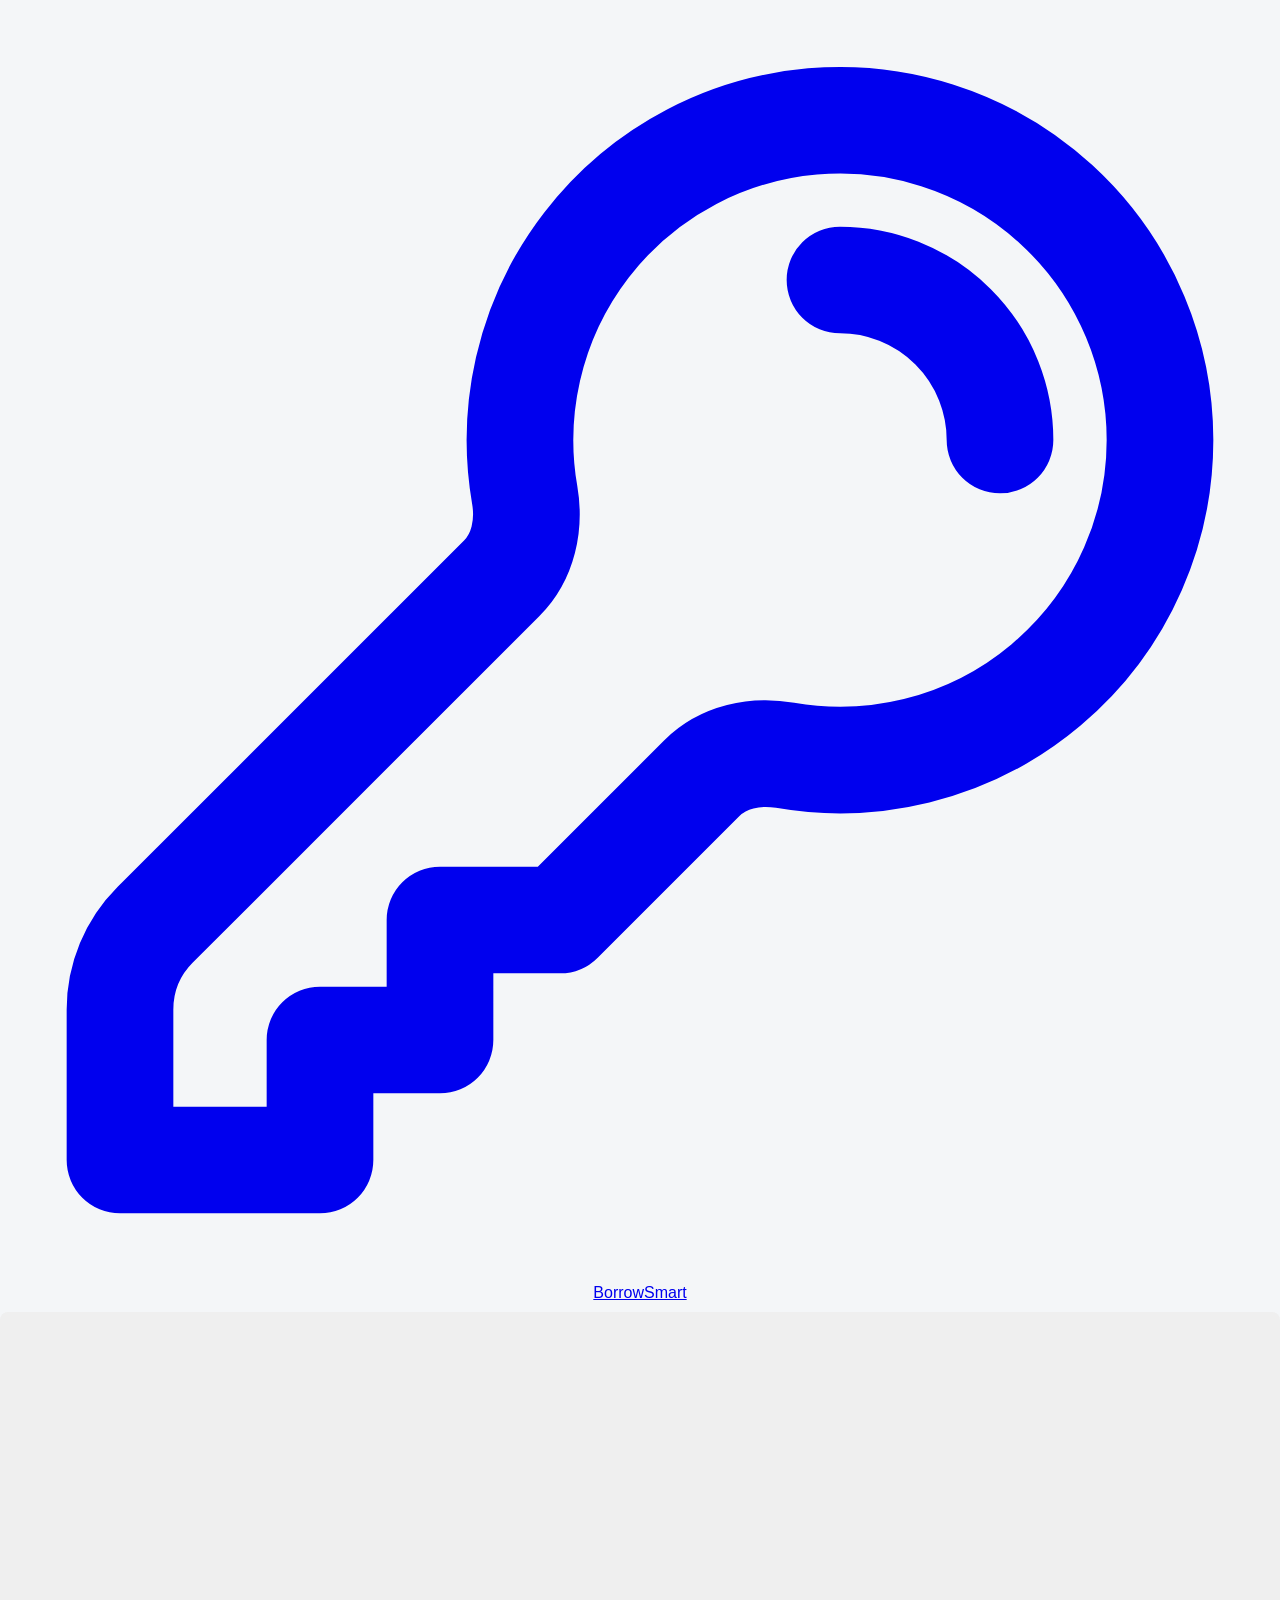
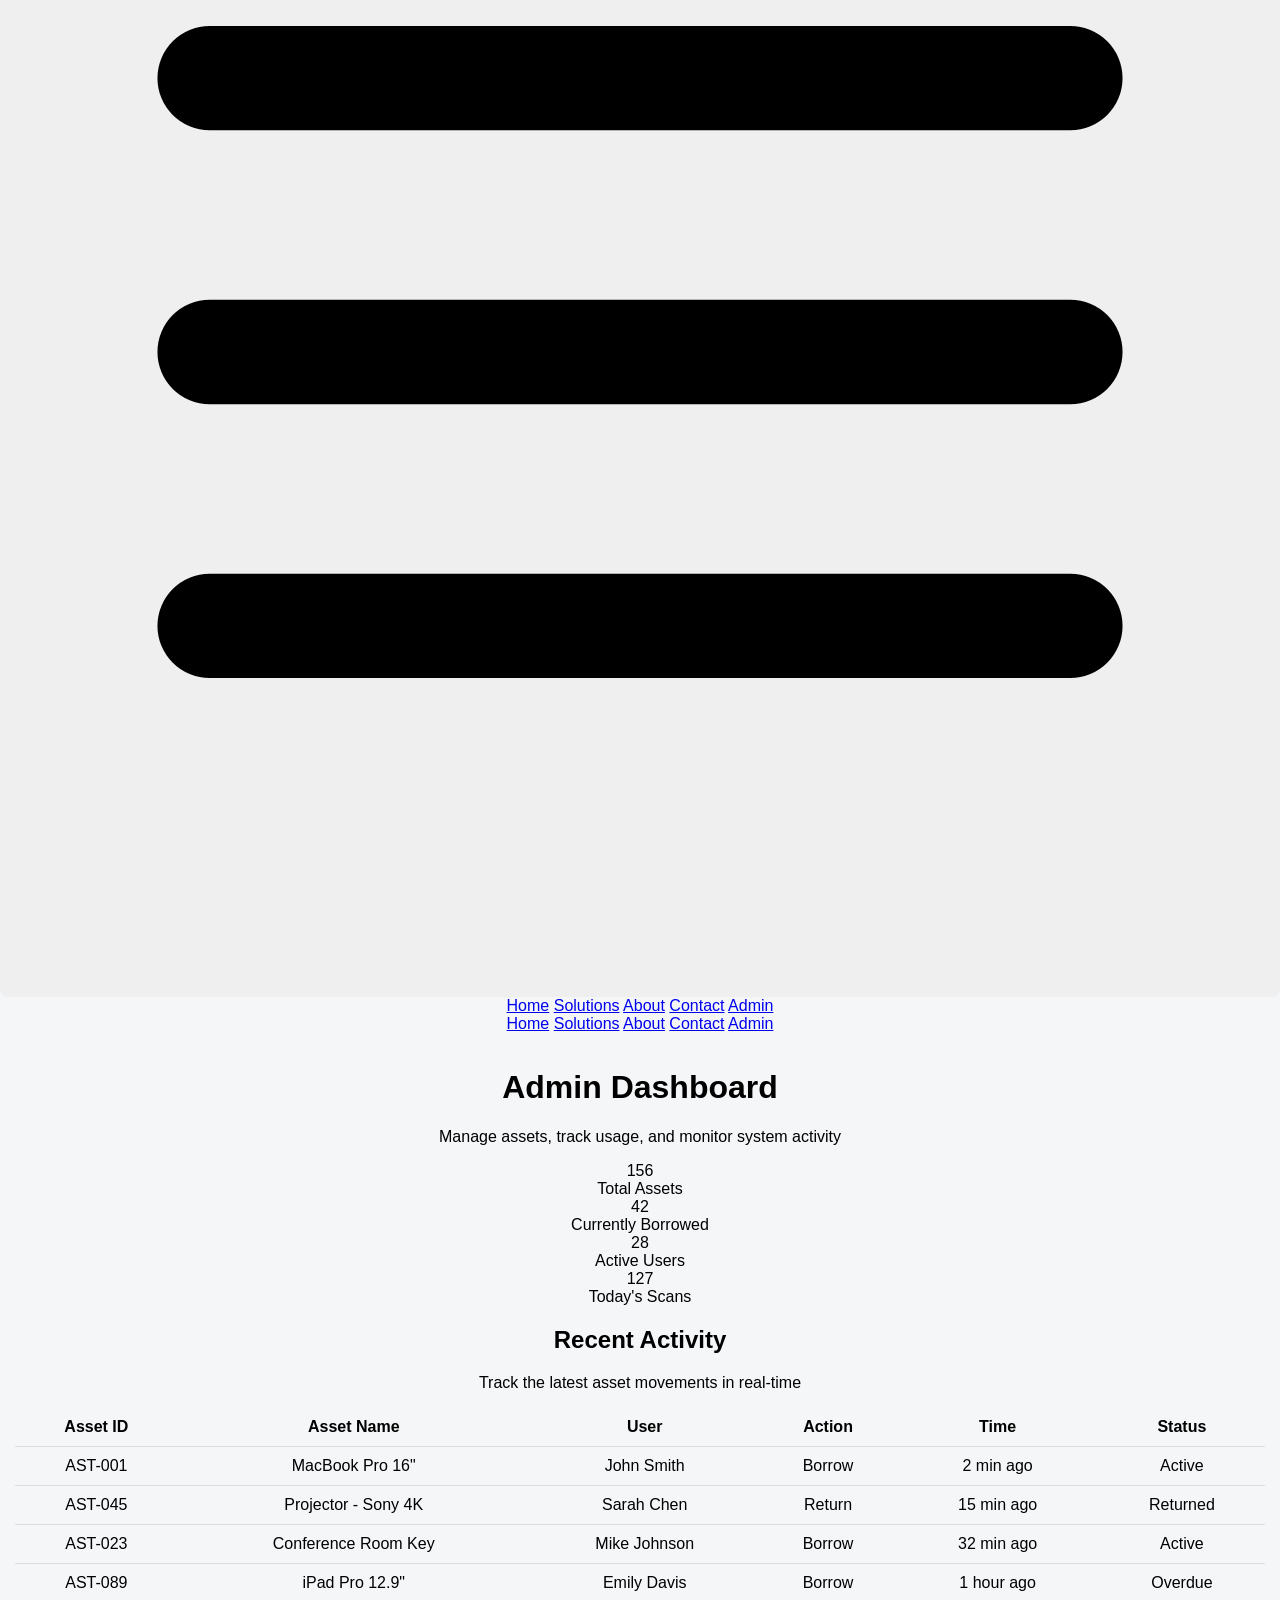
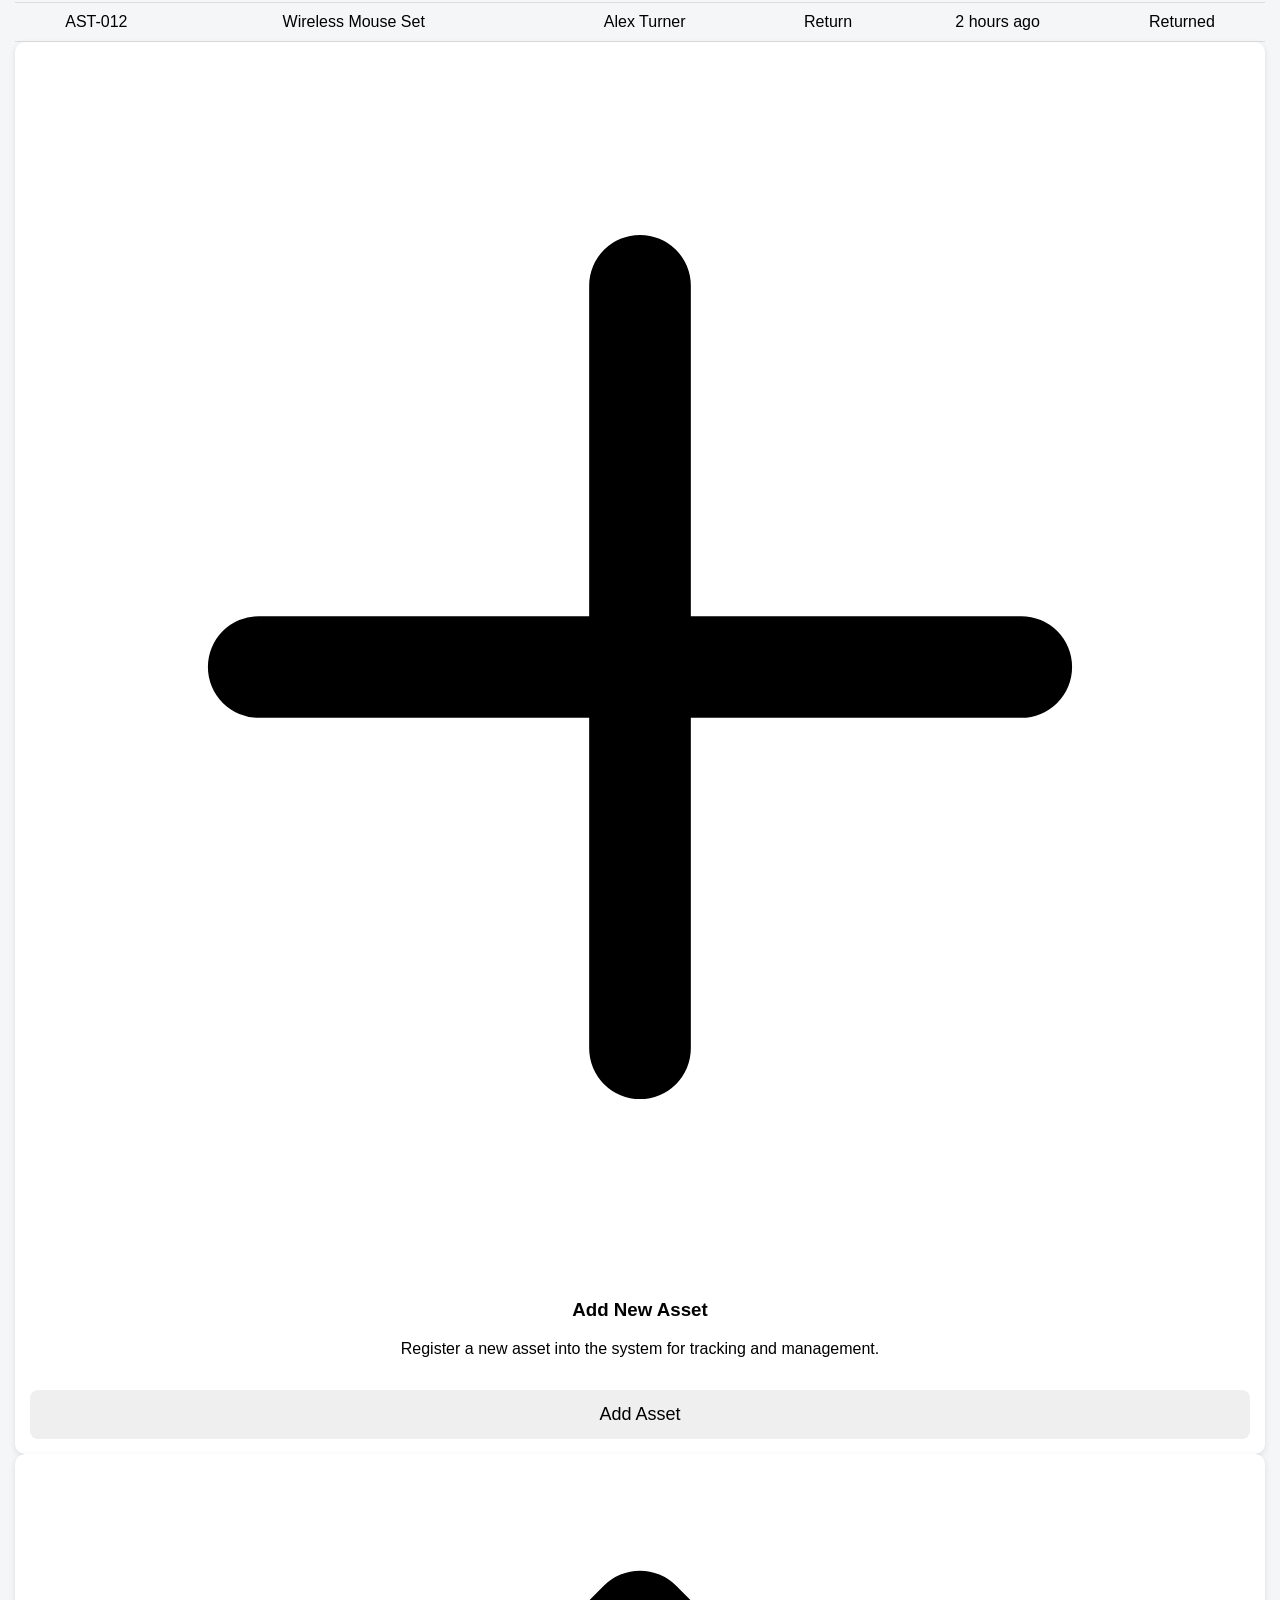
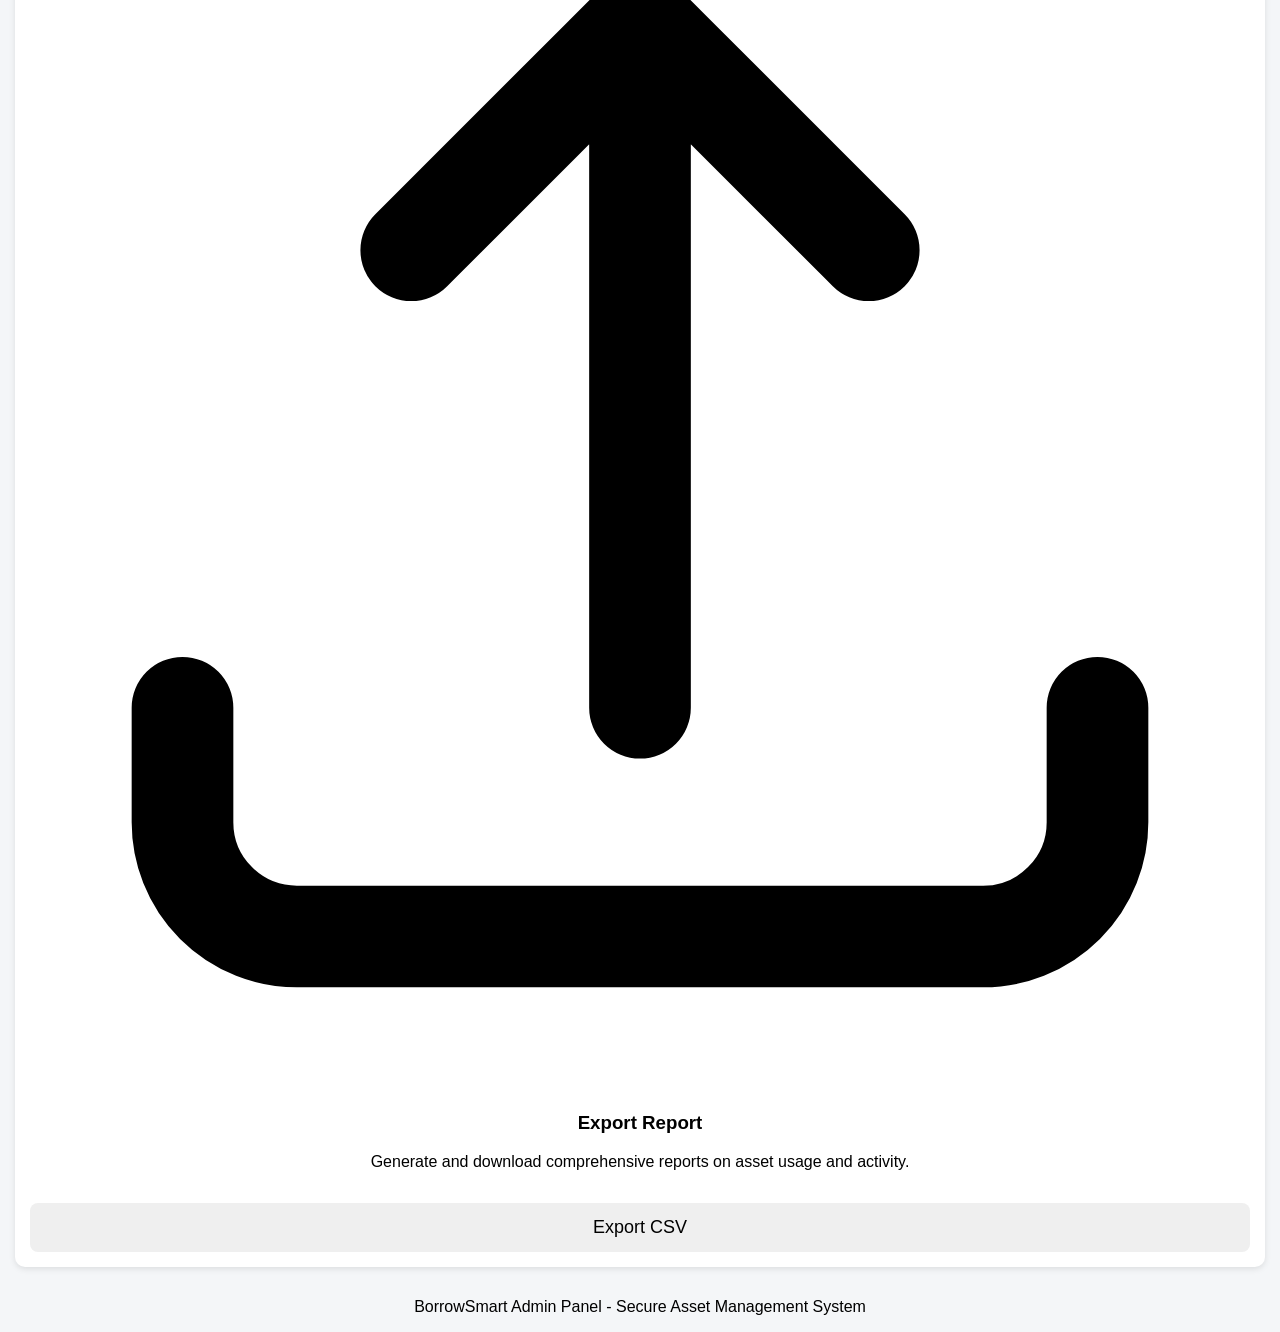
==== admin1.html @ fa396c7a "Create admin1.html" ====
<!DOCTYPE html>
<html>
<head>
<meta name="viewport" content="width=device-width, initial-scale=1">
<title>Admin Dashboard - BorrowSmart</title>
<link rel="preconnect" href="https://fonts.googleapis.com">
<link rel="preconnect" href="https://fonts.gstatic.com" crossorigin>
<link href="https://fonts.googleapis.com/css2?family=Space+Grotesk:wght@300;400;500;600;700&family=Inter:wght@300;400;500;600&display=swap" rel="stylesheet">
<link rel="stylesheet" href="style.css">
</head>
<body>
<div class="bg-layer">
  <div class="bg-gradient"></div>
  <div class="bg-grid"></div>
  <div class="bg-orb bg-orb-1"></div>
  <div class="bg-orb bg-orb-2"></div>
</div>

<header class="header">
  <a href="index.html" class="logo">
    <div class="logo-icon">
      <svg xmlns="http://www.w3.org/2000/svg" fill="none" viewBox="0 0 24 24" stroke-width="2" stroke="currentColor">
        <path stroke-linecap="round" stroke-linejoin="round" d="M15.75 5.25a3 3 0 013 3m3 0a6 6 0 01-7.029 5.912c-.563-.097-1.159.026-1.563.43L10.5 17.25H8.25v2.25H6v2.25H2.25v-2.818c0-.597.237-1.17.659-1.591l6.499-6.499c.404-.404.527-1 .43-1.563A6 6 0 1121.75 8.25z" />
      </svg>
    </div>
    BorrowSmart
  </a>
  <button class="mobile-menu-btn" aria-label="Toggle menu">
    <svg xmlns="http://www.w3.org/2000/svg" fill="none" viewBox="0 0 24 24" stroke-width="2" stroke="currentColor">
      <path stroke-linecap="round" stroke-linejoin="round" d="M3.75 6.75h16.5M3.75 12h16.5m-16.5 5.25h16.5" />
    </svg>
  </button>
  <nav class="nav-links">
    <a href="index.html">Home</a>
    <a href="solutions.html">Solutions</a>
    <a href="about.html">About</a>
    <a href="contact.html">Contact</a>
    <a href="admin.html" class="nav-admin active">Admin</a>
  </nav>
</header>

<div class="mobile-nav">
  <a href="index.html">Home</a>
  <a href="solutions.html">Solutions</a>
  <a href="about.html">About</a>
  <a href="contact.html">Contact</a>
  <a href="admin.html" class="active">Admin</a>
</div>

<div class="container container-wide">
  <div class="page-hero">
    <h1>Admin Dashboard</h1>
    <p>Manage assets, track usage, and monitor system activity</p>
  </div>

  <div class="stats-grid animate-in">
    <div class="stat-card">
      <div class="stat-value" id="totalAssets">156</div>
      <div class="stat-label">Total Assets</div>
    </div>
    <div class="stat-card">
      <div class="stat-value" id="borrowedCount">42</div>
      <div class="stat-label">Currently Borrowed</div>
    </div>
    <div class="stat-card">
      <div class="stat-value" id="activeUsers">28</div>
      <div class="stat-label">Active Users</div>
    </div>
    <div class="stat-card">
      <div class="stat-value" id="todayScans">127</div>
      <div class="stat-label">Today's Scans</div>
    </div>
  </div>

  <div class="section">
    <h2 class="section-title">Recent Activity</h2>
    <p class="section-subtitle">Track the latest asset movements in real-time</p>
    
    <div class="table-container animate-in">
      <table>
        <thead>
          <tr>
            <th>Asset ID</th>
            <th>Asset Name</th>
            <th>User</th>
            <th>Action</th>
            <th>Time</th>
            <th>Status</th>
          </tr>
        </thead>
        <tbody id="activityTable">
          <tr>
            <td>AST-001</td>
            <td>MacBook Pro 16"</td>
            <td>John Smith</td>
            <td>Borrow</td>
            <td>2 min ago</td>
            <td><span class="badge badge-success">Active</span></td>
          </tr>
          <tr>
            <td>AST-045</td>
            <td>Projector - Sony 4K</td>
            <td>Sarah Chen</td>
            <td>Return</td>
            <td>15 min ago</td>
            <td><span class="badge badge-info">Returned</span></td>
          </tr>
          <tr>
            <td>AST-023</td>
            <td>Conference Room Key</td>
            <td>Mike Johnson</td>
            <td>Borrow</td>
            <td>32 min ago</td>
            <td><span class="badge badge-success">Active</span></td>
          </tr>
          <tr>
            <td>AST-089</td>
            <td>iPad Pro 12.9"</td>
            <td>Emily Davis</td>
            <td>Borrow</td>
            <td>1 hour ago</td>
            <td><span class="badge badge-warning">Overdue</span></td>
          </tr>
          <tr>
            <td>AST-012</td>
            <td>Wireless Mouse Set</td>
            <td>Alex Turner</td>
            <td>Return</td>
            <td>2 hours ago</td>
            <td><span class="badge badge-info">Returned</span></td>
          </tr>
        </tbody>
      </table>
    </div>
  </div>

  <div class="section">
    <div class="grid-2">
      <div class="card animate-in animate-in-1">
        <div class="card-header">
          <div class="card-icon green">
            <svg xmlns="http://www.w3.org/2000/svg" fill="none" viewBox="0 0 24 24" stroke-width="2" stroke="currentColor">
              <path stroke-linecap="round" stroke-linejoin="round" d="M12 4.5v15m7.5-7.5h-15" />
            </svg>
          </div>
          <h3>Add New Asset</h3>
        </div>
        <p>Register a new asset into the system for tracking and management.</p>
        <button class="btn-primary" style="margin-top: 16px; width: 100%;" onclick="showAddAssetModal()">
          Add Asset
        </button>
      </div>
      
      <div class="card animate-in animate-in-2">
        <div class="card-header">
          <div class="card-icon purple">
            <svg xmlns="http://www.w3.org/2000/svg" fill="none" viewBox="0 0 24 24" stroke-width="2" stroke="currentColor">
              <path stroke-linecap="round" stroke-linejoin="round" d="M3 16.5v2.25A2.25 2.25 0 005.25 21h13.5A2.25 2.25 0 0021 18.75V16.5m-13.5-9L12 3m0 0l4.5 4.5M12 3v13.5" />
            </svg>
          </div>
          <h3>Export Report</h3>
        </div>
        <p>Generate and download comprehensive reports on asset usage and activity.</p>
        <button class="btn-secondary" style="margin-top: 16px; width: 100%;" onclick="exportReport()">
          Export CSV
        </button>
      </div>
    </div>
  </div>
</div>

<div id="addAssetPopup" class="popup">
  <div class="popupContent" style="max-width: 400px;">
    <h3>Add New Asset</h3>
    <form id="addAssetForm" onsubmit="addAsset(event)">
      <div class="form-group">
        <label for="assetName">Asset Name</label>
        <input type="text" id="assetName" placeholder="e.g., MacBook Pro 16-inch" required>
      </div>
      <div class="form-group">
        <label for="assetCategory">Category</label>
        <select id="assetCategory" required>
          <option value="">Select category</option>
          <option value="electronics">Electronics</option>
          <option value="keys">Keys</option>
          <option value="equipment">Equipment</option>
          <option value="other">Other</option>
        </select>
      </div>
      <div class="form-group">
        <label for="assetLocation">Location</label>
        <input type="text" id="assetLocation" placeholder="e.g., Storage Room A">
      </div>
      <div class="popup-buttons">
        <button type="button" onclick="closeAddAssetPopup()">Cancel</button>
        <button type="submit">Add Asset</button>
      </div>
    </form>
  </div>
</div>

<div class="footer">
  <p>BorrowSmart Admin Panel - Secure Asset Management System</p>
</div>

<script src="main.js"></script>
<script>
function showAddAssetModal() {
  document.getElementById('addAssetPopup').classList.add('active');
}

function closeAddAssetPopup() {
  document.getElementById('addAssetPopup').classList.remove('active');
}

function addAsset(e) {
  e.preventDefault();
  const name = document.getElementById('assetName').value;
  const category = document.getElementById('assetCategory').value;
  
  // Simulate adding asset
  const assetId = 'AST-' + String(Math.floor(Math.random() * 900) + 100);
  
  // Add to table
  const tbody = document.getElementById('activityTable');
  const newRow = document.createElement('tr');
  newRow.innerHTML = `
    <td>${assetId}</td>
    <td>${name}</td>
    <td>Admin</td>
    <td>Created</td>
    <td>Just now</td>
    <td><span class="badge badge-info">New</span></td>
  `;
  tbody.insertBefore(newRow, tbody.firstChild);
  
  // Update stats
  document.getElementById('totalAssets').textContent = parseInt(document.getElementById('totalAssets').textContent) + 1;
  
  closeAddAssetPopup();
  document.getElementById('addAssetForm').reset();
}

function exportReport() {
  alert('Report exported successfully! Check your downloads folder.');
}

// Animate stats on load
function animateValue(element, start, end, duration) {
  let startTimestamp = null;
  const step = (timestamp) => {
    if (!startTimestamp) startTimestamp = timestamp;
    const progress = Math.min((timestamp - startTimestamp) / duration, 1);
    element.textContent = Math.floor(progress * (end - start) + start);
    if (progress < 1) {
      window.requestAnimationFrame(step);
    }
  };
  window.requestAnimationFrame(step);
}

// Run animations when visible
document.addEventListener('DOMContentLoaded', () => {
  const stats = document.querySelectorAll('.stat-value');
  stats.forEach((stat, i) => {
    const value = parseInt(stat.textContent);
    stat.textContent = '0';
    setTimeout(() => {
      animateValue(stat, 0, value, 1000);
    }, i * 100);
  });
});

// Close popup when clicking outside
document.getElementById('addAssetPopup').addEventListener('click', function(e) {
  if (e.target === this) {
    closeAddAssetPopup();
  }
});
</script>
</body>
</html>
---- style.css ----
body{
font-family:Arial;
background:#f4f6f8;
margin:0;
padding:0;
text-align:center;
}

.container{
padding:15px;
}

#scanner{
width:100%;
max-width:350px;
margin:auto;
}

button{
width:100%;
padding:14px;
margin-top:10px;
font-size:18px;
border:none;
border-radius:8px;
}

.borrowBtn{
background:#2e7d32;
color:white;
}

.returnBtn{
background:#c62828;
color:white;
}

.scanResult{
background:white;
padding:10px;
border-radius:10px;
margin-top:15px;
}

.metrics{
display:flex;
gap:10px;
flex-wrap:wrap;
padding:20px;
}

.card{
flex:1;
min-width:120px;
background:white;
padding:15px;
border-radius:10px;
box-shadow:0 2px 6px rgba(0,0,0,0.1);
}

table{
width:100%;
border-collapse:collapse;
}

th,td{
padding:10px;
border-bottom:1px solid #ddd;
}

.popup{
display:none;
position:fixed;
top:0;
left:0;
width:100%;
height:100%;
background:rgba(0,0,0,0.6);
}

.popupContent{
background:white;
padding:20px;
border-radius:10px;
width:90%;
max-width:300px;
margin:200px auto;
}
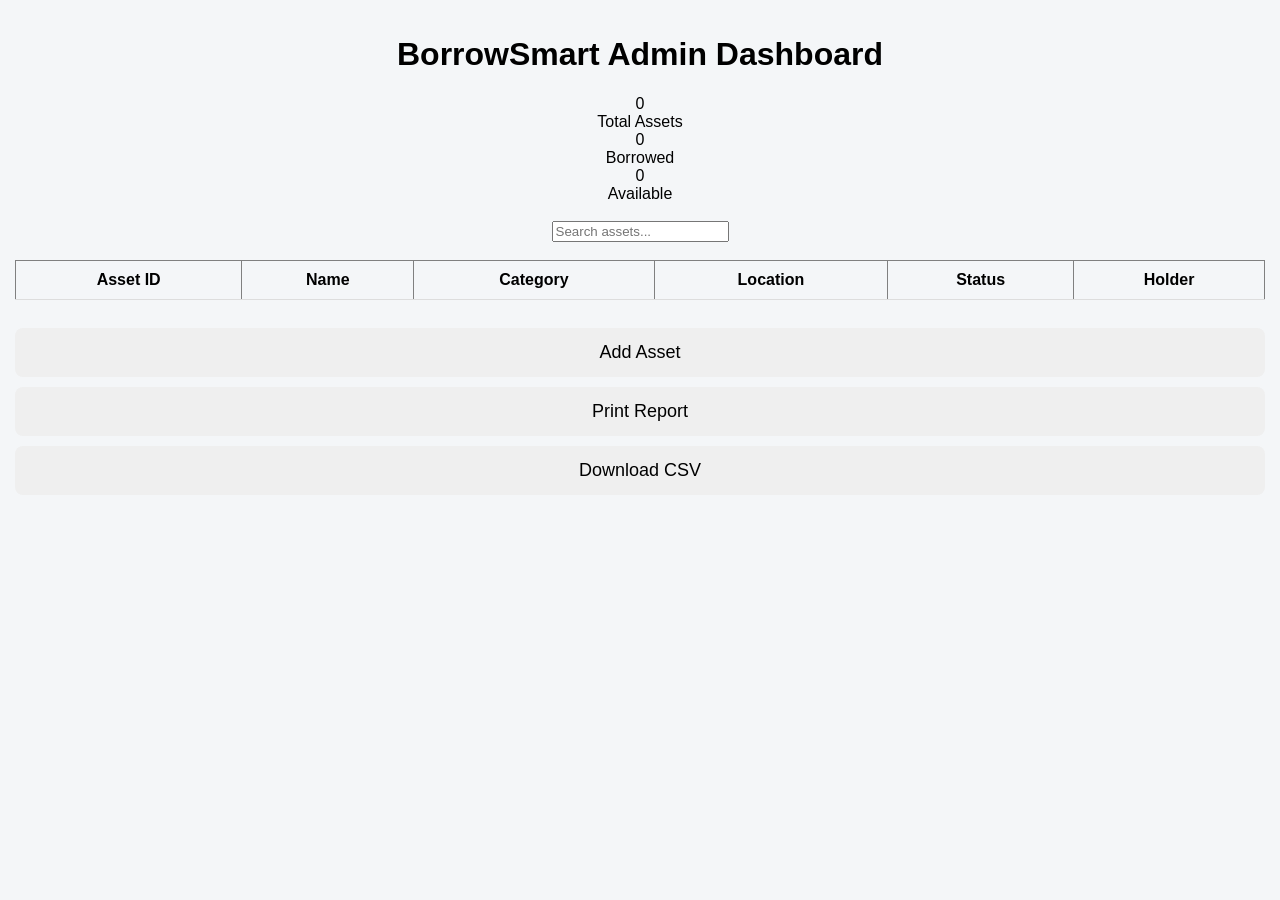
==== commit 25051ba2: "Update admin1.html" ====
--- a/admin1.html
+++ b/admin1.html
@@ -1,282 +1,138 @@
 <!DOCTYPE html>
 <html>
 <head>
+
 <meta name="viewport" content="width=device-width, initial-scale=1">
 <title>Admin Dashboard - BorrowSmart</title>
-<link rel="preconnect" href="https://fonts.googleapis.com">
-<link rel="preconnect" href="https://fonts.gstatic.com" crossorigin>
-<link href="https://fonts.googleapis.com/css2?family=Space+Grotesk:wght@300;400;500;600;700&family=Inter:wght@300;400;500;600&display=swap" rel="stylesheet">
+
 <link rel="stylesheet" href="style.css">
+
+<script src="config.js"></script>
+<script src="admin.js" defer></script>
+
 </head>
+
 <body>
-<div class="bg-layer">
-  <div class="bg-gradient"></div>
-  <div class="bg-grid"></div>
-  <div class="bg-orb bg-orb-1"></div>
-  <div class="bg-orb bg-orb-2"></div>
+
+<div class="container container-wide">
+
+<h1>BorrowSmart Admin Dashboard</h1>
+
+<!-- STATS -->
+<div class="stats-grid">
+
+<div class="stat-card">
+<div class="stat-value" id="totalAssets">0</div>
+<div>Total Assets</div>
 </div>
 
-<header class="header">
-  <a href="index.html" class="logo">
-    <div class="logo-icon">
-      <svg xmlns="http://www.w3.org/2000/svg" fill="none" viewBox="0 0 24 24" stroke-width="2" stroke="currentColor">
-        <path stroke-linecap="round" stroke-linejoin="round" d="M15.75 5.25a3 3 0 013 3m3 0a6 6 0 01-7.029 5.912c-.563-.097-1.159.026-1.563.43L10.5 17.25H8.25v2.25H6v2.25H2.25v-2.818c0-.597.237-1.17.659-1.591l6.499-6.499c.404-.404.527-1 .43-1.563A6 6 0 1121.75 8.25z" />
-      </svg>
-    </div>
-    BorrowSmart
-  </a>
-  <button class="mobile-menu-btn" aria-label="Toggle menu">
-    <svg xmlns="http://www.w3.org/2000/svg" fill="none" viewBox="0 0 24 24" stroke-width="2" stroke="currentColor">
-      <path stroke-linecap="round" stroke-linejoin="round" d="M3.75 6.75h16.5M3.75 12h16.5m-16.5 5.25h16.5" />
-    </svg>
-  </button>
-  <nav class="nav-links">
-    <a href="index.html">Home</a>
-    <a href="solutions.html">Solutions</a>
-    <a href="about.html">About</a>
-    <a href="contact.html">Contact</a>
-    <a href="admin.html" class="nav-admin active">Admin</a>
-  </nav>
-</header>
-
-<div class="mobile-nav">
-  <a href="index.html">Home</a>
-  <a href="solutions.html">Solutions</a>
-  <a href="about.html">About</a>
-  <a href="contact.html">Contact</a>
-  <a href="admin.html" class="active">Admin</a>
+<div class="stat-card">
+<div class="stat-value" id="borrowedAssets">0</div>
+<div>Borrowed</div>
 </div>
 
-<div class="container container-wide">
-  <div class="page-hero">
-    <h1>Admin Dashboard</h1>
-    <p>Manage assets, track usage, and monitor system activity</p>
-  </div>
-
-  <div class="stats-grid animate-in">
-    <div class="stat-card">
-      <div class="stat-value" id="totalAssets">156</div>
-      <div class="stat-label">Total Assets</div>
-    </div>
-    <div class="stat-card">
-      <div class="stat-value" id="borrowedCount">42</div>
-      <div class="stat-label">Currently Borrowed</div>
-    </div>
-    <div class="stat-card">
-      <div class="stat-value" id="activeUsers">28</div>
-      <div class="stat-label">Active Users</div>
-    </div>
-    <div class="stat-card">
-      <div class="stat-value" id="todayScans">127</div>
-      <div class="stat-label">Today's Scans</div>
-    </div>
-  </div>
-
-  <div class="section">
-    <h2 class="section-title">Recent Activity</h2>
-    <p class="section-subtitle">Track the latest asset movements in real-time</p>
-    
-    <div class="table-container animate-in">
-      <table>
-        <thead>
-          <tr>
-            <th>Asset ID</th>
-            <th>Asset Name</th>
-            <th>User</th>
-            <th>Action</th>
-            <th>Time</th>
-            <th>Status</th>
-          </tr>
-        </thead>
-        <tbody id="activityTable">
-          <tr>
-            <td>AST-001</td>
-            <td>MacBook Pro 16"</td>
-            <td>John Smith</td>
-            <td>Borrow</td>
-            <td>2 min ago</td>
-            <td><span class="badge badge-success">Active</span></td>
-          </tr>
-          <tr>
-            <td>AST-045</td>
-            <td>Projector - Sony 4K</td>
-            <td>Sarah Chen</td>
-            <td>Return</td>
-            <td>15 min ago</td>
-            <td><span class="badge badge-info">Returned</span></td>
-          </tr>
-          <tr>
-            <td>AST-023</td>
-            <td>Conference Room Key</td>
-            <td>Mike Johnson</td>
-            <td>Borrow</td>
-            <td>32 min ago</td>
-            <td><span class="badge badge-success">Active</span></td>
-          </tr>
-          <tr>
-            <td>AST-089</td>
-            <td>iPad Pro 12.9"</td>
-            <td>Emily Davis</td>
-            <td>Borrow</td>
-            <td>1 hour ago</td>
-            <td><span class="badge badge-warning">Overdue</span></td>
-          </tr>
-          <tr>
-            <td>AST-012</td>
-            <td>Wireless Mouse Set</td>
-            <td>Alex Turner</td>
-            <td>Return</td>
-            <td>2 hours ago</td>
-            <td><span class="badge badge-info">Returned</span></td>
-          </tr>
-        </tbody>
-      </table>
-    </div>
-  </div>
-
-  <div class="section">
-    <div class="grid-2">
-      <div class="card animate-in animate-in-1">
-        <div class="card-header">
-          <div class="card-icon green">
-            <svg xmlns="http://www.w3.org/2000/svg" fill="none" viewBox="0 0 24 24" stroke-width="2" stroke="currentColor">
-              <path stroke-linecap="round" stroke-linejoin="round" d="M12 4.5v15m7.5-7.5h-15" />
-            </svg>
-          </div>
-          <h3>Add New Asset</h3>
-        </div>
-        <p>Register a new asset into the system for tracking and management.</p>
-        <button class="btn-primary" style="margin-top: 16px; width: 100%;" onclick="showAddAssetModal()">
-          Add Asset
-        </button>
-      </div>
-      
-      <div class="card animate-in animate-in-2">
-        <div class="card-header">
-          <div class="card-icon purple">
-            <svg xmlns="http://www.w3.org/2000/svg" fill="none" viewBox="0 0 24 24" stroke-width="2" stroke="currentColor">
-              <path stroke-linecap="round" stroke-linejoin="round" d="M3 16.5v2.25A2.25 2.25 0 005.25 21h13.5A2.25 2.25 0 0021 18.75V16.5m-13.5-9L12 3m0 0l4.5 4.5M12 3v13.5" />
-            </svg>
-          </div>
-          <h3>Export Report</h3>
-        </div>
-        <p>Generate and download comprehensive reports on asset usage and activity.</p>
-        <button class="btn-secondary" style="margin-top: 16px; width: 100%;" onclick="exportReport()">
-          Export CSV
-        </button>
-      </div>
-    </div>
-  </div>
+<div class="stat-card">
+<div class="stat-value" id="availableAssets">0</div>
+<div>Available</div>
 </div>
 
-<div id="addAssetPopup" class="popup">
-  <div class="popupContent" style="max-width: 400px;">
-    <h3>Add New Asset</h3>
-    <form id="addAssetForm" onsubmit="addAsset(event)">
-      <div class="form-group">
-        <label for="assetName">Asset Name</label>
-        <input type="text" id="assetName" placeholder="e.g., MacBook Pro 16-inch" required>
-      </div>
-      <div class="form-group">
-        <label for="assetCategory">Category</label>
-        <select id="assetCategory" required>
-          <option value="">Select category</option>
-          <option value="electronics">Electronics</option>
-          <option value="keys">Keys</option>
-          <option value="equipment">Equipment</option>
-          <option value="other">Other</option>
-        </select>
-      </div>
-      <div class="form-group">
-        <label for="assetLocation">Location</label>
-        <input type="text" id="assetLocation" placeholder="e.g., Storage Room A">
-      </div>
-      <div class="popup-buttons">
-        <button type="button" onclick="closeAddAssetPopup()">Cancel</button>
-        <button type="submit">Add Asset</button>
-      </div>
-    </form>
-  </div>
 </div>
 
-<div class="footer">
-  <p>BorrowSmart Admin Panel - Secure Asset Management System</p>
+<br>
+
+<!-- SEARCH -->
+<input type="text" id="search" placeholder="Search assets..." onkeyup="searchInventory()">
+
+<br><br>
+
+<!-- INVENTORY TABLE -->
+<div class="table-container">
+
+<table border="1" width="100%">
+
+<thead>
+<tr>
+<th>Asset ID</th>
+<th>Name</th>
+<th>Category</th>
+<th>Location</th>
+<th>Status</th>
+<th>Holder</th>
+</tr>
+</thead>
+
+<tbody id="assetBody">
+
+</tbody>
+
+</table>
+
 </div>
 
-<script src="main.js"></script>
+<br>
+
+<!-- ACTION BUTTONS -->
+
+<button onclick="showAddAssetModal()">Add Asset</button>
+
+<button onclick="printReport()">Print Report</button>
+
+<button onclick="downloadCSV()">Download CSV</button>
+
+
+<!-- ADD ASSET POPUP -->
+
+<div id="addAssetPopup" class="popup" style="display:none;">
+
+<div class="popupContent">
+
+<h3>Add New Asset</h3>
+
+<form onsubmit="addAsset(event)">
+
+<label>Asset Name</label>
+<input type="text" id="assetName" required>
+
+<label>Category</label>
+<select id="category">
+
+<option value="Electronics">Electronics</option>
+<option value="Key">Key</option>
+<option value="Equipment">Equipment</option>
+
+</select>
+
+<label>Location</label>
+<input type="text" id="location">
+
+<br><br>
+
+<button type="submit">Add</button>
+
+<button type="button" onclick="closeAddAssetPopup()">Cancel</button>
+
+</form>
+
+</div>
+
+</div>
+
+
+</div>
+
+
 <script>
-function showAddAssetModal() {
-  document.getElementById('addAssetPopup').classList.add('active');
+
+function showAddAssetModal(){
+document.getElementById("addAssetPopup").style.display="block"
 }
 
-function closeAddAssetPopup() {
-  document.getElementById('addAssetPopup').classList.remove('active');
+function closeAddAssetPopup(){
+document.getElementById("addAssetPopup").style.display="none"
 }
 
-function addAsset(e) {
-  e.preventDefault();
-  const name = document.getElementById('assetName').value;
-  const category = document.getElementById('assetCategory').value;
-  
-  // Simulate adding asset
-  const assetId = 'AST-' + String(Math.floor(Math.random() * 900) + 100);
-  
-  // Add to table
-  const tbody = document.getElementById('activityTable');
-  const newRow = document.createElement('tr');
-  newRow.innerHTML = `
-    <td>${assetId}</td>
-    <td>${name}</td>
-    <td>Admin</td>
-    <td>Created</td>
-    <td>Just now</td>
-    <td><span class="badge badge-info">New</span></td>
-  `;
-  tbody.insertBefore(newRow, tbody.firstChild);
-  
-  // Update stats
-  document.getElementById('totalAssets').textContent = parseInt(document.getElementById('totalAssets').textContent) + 1;
-  
-  closeAddAssetPopup();
-  document.getElementById('addAssetForm').reset();
-}
+</script>
 
-function exportReport() {
-  alert('Report exported successfully! Check your downloads folder.');
-}
 
-// Animate stats on load
-function animateValue(element, start, end, duration) {
-  let startTimestamp = null;
-  const step = (timestamp) => {
-    if (!startTimestamp) startTimestamp = timestamp;
-    const progress = Math.min((timestamp - startTimestamp) / duration, 1);
-    element.textContent = Math.floor(progress * (end - start) + start);
-    if (progress < 1) {
-      window.requestAnimationFrame(step);
-    }
-  };
-  window.requestAnimationFrame(step);
-}
-
-// Run animations when visible
-document.addEventListener('DOMContentLoaded', () => {
-  const stats = document.querySelectorAll('.stat-value');
-  stats.forEach((stat, i) => {
-    const value = parseInt(stat.textContent);
-    stat.textContent = '0';
-    setTimeout(() => {
-      animateValue(stat, 0, value, 1000);
-    }, i * 100);
-  });
-});
-
-// Close popup when clicking outside
-document.getElementById('addAssetPopup').addEventListener('click', function(e) {
-  if (e.target === this) {
-    closeAddAssetPopup();
-  }
-});
-</script>
 </body>
 </html>
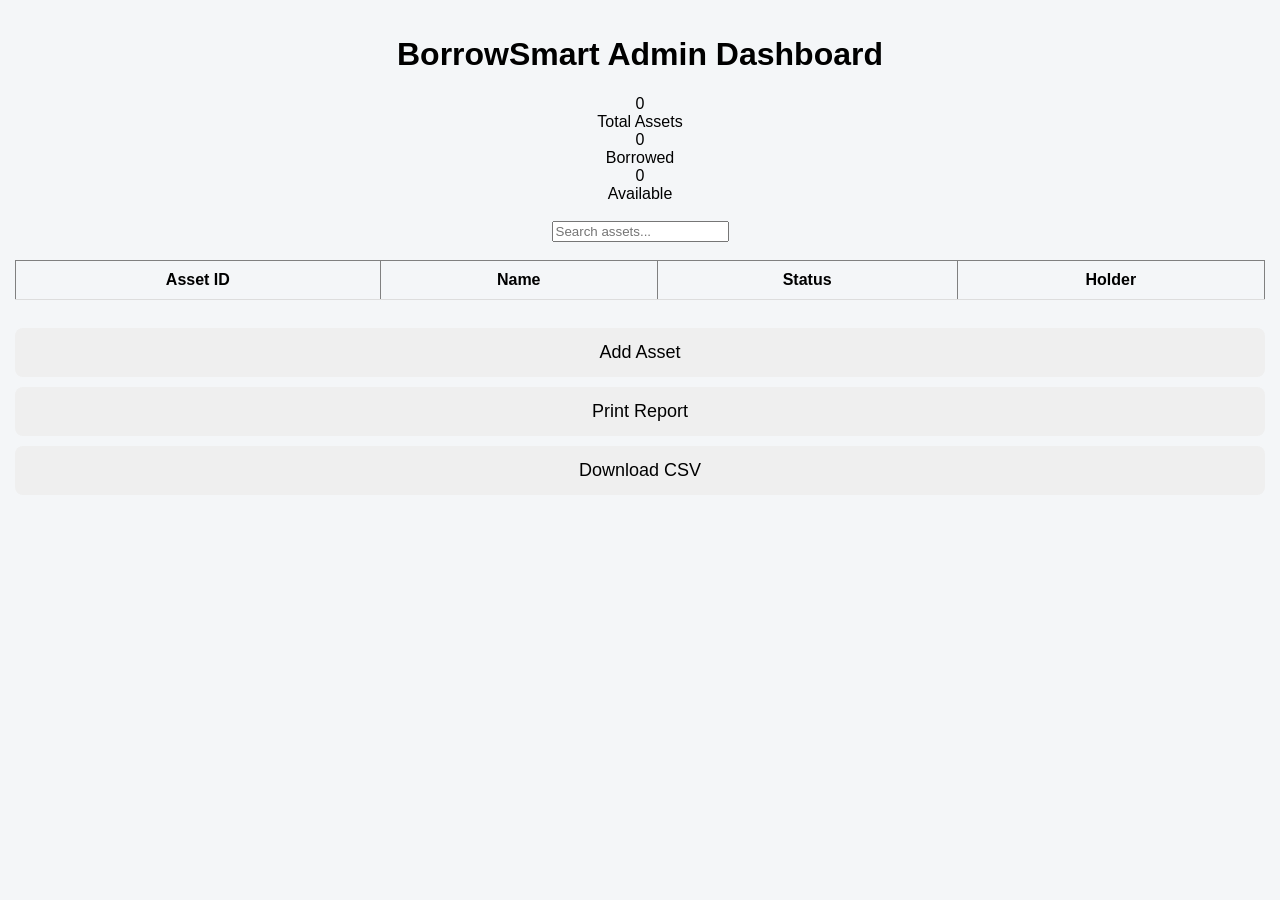
==== commit 2e48c794: "Update admin1.html" ====
--- a/admin1.html
+++ b/admin1.html
@@ -54,8 +54,6 @@
 <tr>
 <th>Asset ID</th>
 <th>Name</th>
-<th>Category</th>
-<th>Location</th>
 <th>Status</th>
 <th>Holder</th>
 </tr>
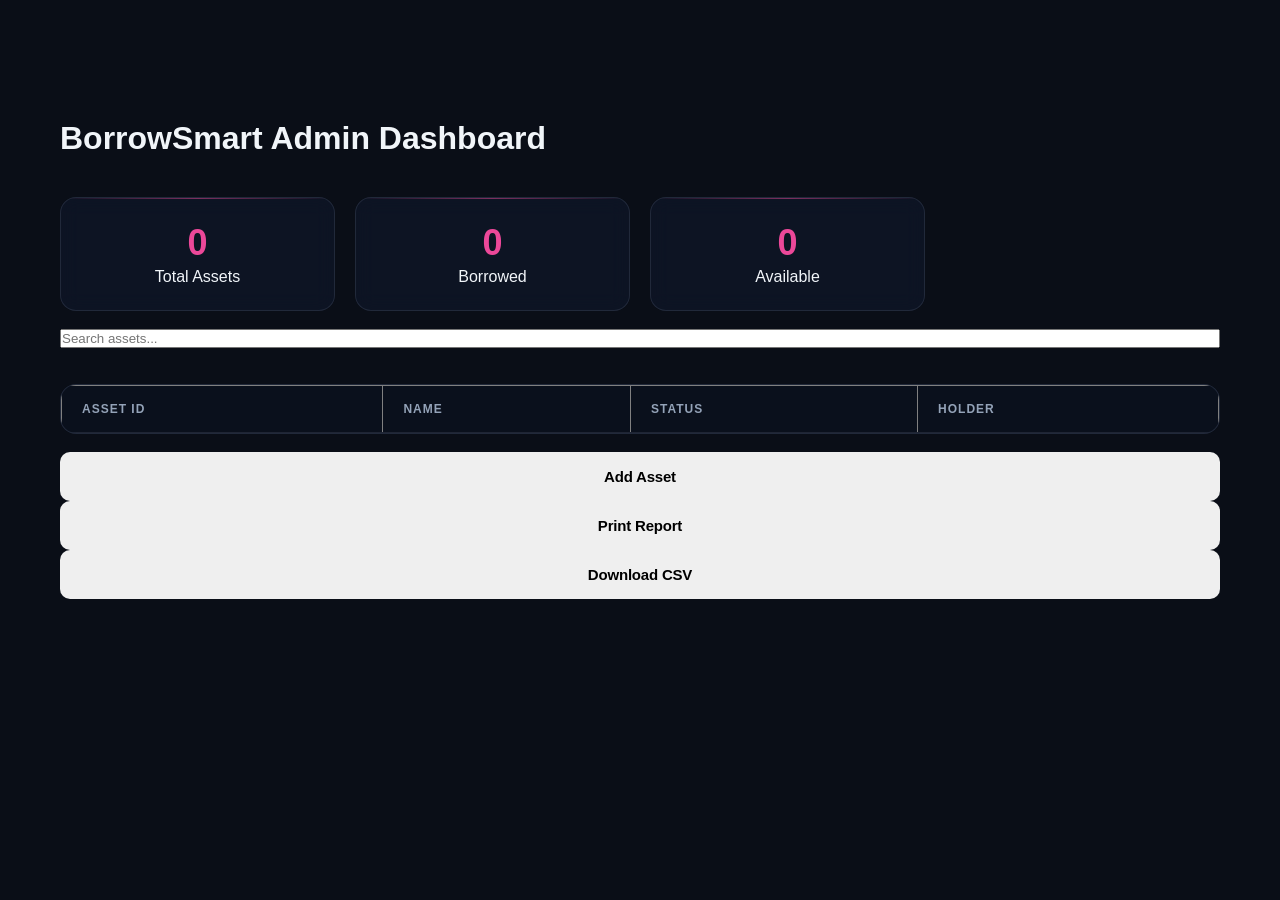
==== commit 9c2bbfe3: "Update admin1.html" ====
--- a/admin1.html
+++ b/admin1.html
@@ -5,7 +5,7 @@
 <meta name="viewport" content="width=device-width, initial-scale=1">
 <title>Admin Dashboard - BorrowSmart</title>
 
-<link rel="stylesheet" href="style.css">
+<link rel="stylesheet" href="style1.css">
 
 <script src="config.js"></script>
 <script src="admin.js" defer></script>
--- a/style1.css
+++ b/style1.css
@@ -0,0 +1,1220 @@
+:root {
+  --bg-dark: #0a0e17;
+  --bg-card: rgba(15, 23, 42, 0.7);
+  --fg: #f1f5f9;
+  --fg-muted: #94a3b8;
+  --accent: #ec4899;
+  --accent-glow: rgba(236, 72, 153, 0.4);
+  --accent-secondary: #f472b6;
+  --success: #10b981;
+  --success-glow: rgba(16, 185, 129, 0.4);
+  --danger: #ef4444;
+  --danger-glow: rgba(239, 68, 68, 0.4);
+  --warning: #f59e0b;
+  --warning-glow: rgba(245, 158, 11, 0.4);
+  --border: rgba(148, 163, 184, 0.15);
+  --glass: rgba(255, 255, 255, 0.03);
+  --radius: 16px;
+  --radius-sm: 10px;
+}
+
+* {
+  margin: 0;
+  padding: 0;
+  box-sizing: border-box;
+}
+
+body {
+  font-family: 'Inter', sans-serif;
+  background: var(--bg-dark);
+  color: var(--fg);
+  min-height: 100vh;
+  overflow-x: hidden;
+  position: relative;
+}
+
+/* Animated background */
+.bg-layer {
+  position: fixed;
+  inset: 0;
+  z-index: -1;
+  overflow: hidden;
+}
+
+.bg-gradient {
+  position: absolute;
+  inset: 0;
+  background: 
+    radial-gradient(ellipse 80% 50% at 50% -20%, rgba(236, 72, 153, 0.15) 0%, transparent 50%),
+    radial-gradient(ellipse 60% 40% at 80% 80%, rgba(99, 102, 241, 0.1) 0%, transparent 50%),
+    linear-gradient(180deg, #0a0e17 0%, #0f172a 50%, #0a0e17 100%);
+}
+
+.bg-grid {
+  position: absolute;
+  inset: 0;
+  background-image: 
+    linear-gradient(rgba(148, 163, 184, 0.03) 1px, transparent 1px),
+    linear-gradient(90deg, rgba(148, 163, 184, 0.03) 1px, transparent 1px);
+  background-size: 60px 60px;
+  mask-image: linear-gradient(180deg, transparent, black 20%, black 80%, transparent);
+}
+
+.bg-orb {
+  position: absolute;
+  border-radius: 50%;
+  filter: blur(80px);
+  opacity: 0.5;
+  animation: float 20s ease-in-out infinite;
+}
+
+.bg-orb-1 {
+  width: 400px;
+  height: 400px;
+  background: var(--accent);
+  top: -100px;
+  right: -100px;
+  animation-delay: 0s;
+}
+
+.bg-orb-2 {
+  width: 300px;
+  height: 300px;
+  background: #6366f1;
+  bottom: 10%;
+  left: -100px;
+  animation-delay: -7s;
+}
+
+@keyframes float {
+  0%, 100% { transform: translate(0, 0) scale(1); }
+  33% { transform: translate(30px, -30px) scale(1.05); }
+  66% { transform: translate(-20px, 20px) scale(0.95); }
+}
+
+/* Header */
+.header {
+  position: fixed;
+  top: 0;
+  left: 0;
+  right: 0;
+  z-index: 100;
+  padding: 16px 24px;
+  background: rgba(10, 14, 23, 0.8);
+  backdrop-filter: blur(20px);
+  border-bottom: 1px solid var(--border);
+  display: flex;
+  justify-content: space-between;
+  align-items: center;
+}
+
+.logo {
+  font-family: 'Space Grotesk', sans-serif;
+  font-weight: 700;
+  font-size: 20px;
+  letter-spacing: -0.5px;
+  display: flex;
+  align-items: center;
+  gap: 10px;
+  color: var(--fg);
+  text-decoration: none;
+}
+
+.logo-icon {
+  width: 32px;
+  height: 32px;
+  background: linear-gradient(135deg, var(--accent) 0%, var(--accent-secondary) 100%);
+  border-radius: 8px;
+  display: flex;
+  align-items: center;
+  justify-content: center;
+}
+
+.logo-icon svg {
+  width: 18px;
+  height: 18px;
+  stroke: white;
+}
+
+.nav-links {
+  display: flex;
+  gap: 8px;
+  align-items: center;
+}
+
+.nav-links a {
+  color: var(--fg-muted);
+  text-decoration: none;
+  font-size: 14px;
+  font-weight: 500;
+  padding: 8px 16px;
+  border-radius: var(--radius-sm);
+  transition: all 0.2s ease;
+}
+
+.nav-links a:hover {
+  color: var(--fg);
+  background: rgba(255, 255, 255, 0.05);
+}
+
+.nav-links a.active {
+  color: var(--accent);
+  background: rgba(236, 72, 153, 0.1);
+}
+
+.nav-links a.nav-admin {
+  background: linear-gradient(135deg, var(--accent) 0%, var(--accent-secondary) 100%);
+  color: white;
+}
+
+.nav-links a.nav-admin:hover {
+  box-shadow: 0 4px 20px var(--accent-glow);
+  transform: translateY(-1px);
+}
+
+/* Mobile menu */
+.mobile-menu-btn {
+  display: none;
+  background: rgba(255, 255, 255, 0.05);
+  border: 1px solid var(--border);
+  border-radius: var(--radius-sm);
+  padding: 8px;
+  cursor: pointer;
+  color: var(--fg);
+}
+
+.mobile-menu-btn svg {
+  width: 24px;
+  height: 24px;
+}
+
+.mobile-nav {
+  display: none;
+  position: fixed;
+  top: 65px;
+  left: 0;
+  right: 0;
+  background: rgba(10, 14, 23, 0.95);
+  backdrop-filter: blur(20px);
+  border-bottom: 1px solid var(--border);
+  padding: 16px;
+  flex-direction: column;
+  gap: 8px;
+  z-index: 99;
+  transform: translateY(-100%);
+  opacity: 0;
+  transition: all 0.3s ease;
+}
+
+.mobile-nav.active {
+  transform: translateY(0);
+  opacity: 1;
+}
+
+.mobile-nav a {
+  color: var(--fg-muted);
+  text-decoration: none;
+  font-size: 16px;
+  font-weight: 500;
+  padding: 12px 16px;
+  border-radius: var(--radius-sm);
+  transition: all 0.2s ease;
+}
+
+.mobile-nav a:hover,
+.mobile-nav a.active {
+  color: var(--fg);
+  background: rgba(255, 255, 255, 0.05);
+}
+
+/* Main container */
+.container {
+  max-width: 480px;
+  margin: 0 auto;
+  padding: 120px 20px 40px;
+  min-height: 100vh;
+  display: flex;
+  flex-direction: column;
+}
+
+.container-wide {
+  max-width: 1200px;
+}
+
+/* Hero section */
+.hero {
+  text-align: center;
+  margin-bottom: 32px;
+  animation: fadeInUp 0.8s ease-out;
+}
+
+.hero h1 {
+  font-family: 'Space Grotesk', sans-serif;
+  font-size: clamp(28px, 6vw, 36px);
+  font-weight: 700;
+  letter-spacing: -1px;
+  line-height: 1.2;
+  margin-bottom: 12px;
+  background: linear-gradient(135deg, var(--fg) 0%, var(--fg-muted) 100%);
+  -webkit-background-clip: text;
+  -webkit-text-fill-color: transparent;
+  background-clip: text;
+}
+
+.hero p {
+  color: var(--fg-muted);
+  font-size: 15px;
+  line-height: 1.6;
+}
+
+/* Page hero */
+.page-hero {
+  text-align: center;
+  padding: 100px 20px 60px;
+  animation: fadeInUp 0.8s ease-out;
+}
+
+.page-hero h1 {
+  font-family: 'Space Grotesk', sans-serif;
+  font-size: clamp(36px, 8vw, 56px);
+  font-weight: 700;
+  letter-spacing: -2px;
+  line-height: 1.1;
+  margin-bottom: 16px;
+  background: linear-gradient(135deg, var(--fg) 0%, var(--fg-muted) 100%);
+  -webkit-background-clip: text;
+  -webkit-text-fill-color: transparent;
+  background-clip: text;
+}
+
+.page-hero p {
+  color: var(--fg-muted);
+  font-size: 18px;
+  line-height: 1.7;
+  max-width: 600px;
+  margin: 0 auto;
+}
+
+/* Login section */
+#login {
+  margin-bottom: 24px;
+}
+
+#login iframe {
+  border-radius: var(--radius-sm) !important;
+}
+
+#userInfo {
+  background: var(--bg-card);
+  border: 1px solid var(--border);
+  border-radius: var(--radius);
+  padding: 16px 20px;
+  margin-bottom: 24px;
+  font-size: 14px;
+  color: var(--fg-muted);
+  backdrop-filter: blur(10px);
+  text-align: center;
+  animation: fadeInUp 0.8s ease-out 0.1s both;
+}
+
+#userInfo:empty {
+  display: none;
+}
+
+/* Cards */
+.card {
+  background: var(--bg-card);
+  border: 1px solid var(--border);
+  border-radius: var(--radius);
+  padding: 24px;
+  backdrop-filter: blur(10px);
+  position: relative;
+  overflow: hidden;
+  transition: all 0.3s ease;
+}
+
+.card::before {
+  content: '';
+  position: absolute;
+  top: 0;
+  left: 0;
+  right: 0;
+  height: 1px;
+  background: linear-gradient(90deg, transparent, rgba(236, 72, 153, 0.5), transparent);
+}
+
+.card:hover {
+  border-color: rgba(236, 72, 153, 0.3);
+  transform: translateY(-2px);
+}
+
+.card-header {
+  display: flex;
+  align-items: center;
+  gap: 12px;
+  margin-bottom: 16px;
+}
+
+.card-icon {
+  width: 48px;
+  height: 48px;
+  background: linear-gradient(135deg, var(--accent) 0%, var(--accent-secondary) 100%);
+  border-radius: 12px;
+  display: flex;
+  align-items: center;
+  justify-content: center;
+  flex-shrink: 0;
+}
+
+.card-icon svg {
+  width: 24px;
+  height: 24px;
+  stroke: white;
+}
+
+.card-icon.green {
+  background: linear-gradient(135deg, var(--success) 0%, #34d399 100%);
+}
+
+.card-icon.purple {
+  background: linear-gradient(135deg, #6366f1 0%, #818cf8 100%);
+}
+
+.card-icon.orange {
+  background: linear-gradient(135deg, var(--warning) 0%, #fbbf24 100%);
+}
+
+.card h3 {
+  font-family: 'Space Grotesk', sans-serif;
+  font-size: 18px;
+  font-weight: 600;
+  letter-spacing: -0.3px;
+}
+
+.card p {
+  color: var(--fg-muted);
+  font-size: 14px;
+  line-height: 1.6;
+}
+
+/* Scanner card */
+.scanner-card {
+  background: var(--bg-card);
+  border: 1px solid var(--border);
+  border-radius: var(--radius);
+  padding: 24px;
+  backdrop-filter: blur(10px);
+  animation: fadeInUp 0.8s ease-out 0.2s both;
+  position: relative;
+  overflow: hidden;
+}
+
+.scanner-card::before {
+  content: '';
+  position: absolute;
+  top: 0;
+  left: 0;
+  right: 0;
+  height: 1px;
+  background: linear-gradient(90deg, transparent, rgba(236, 72, 153, 0.5), transparent);
+}
+
+.scanner-header {
+  display: flex;
+  align-items: center;
+  gap: 12px;
+  margin-bottom: 20px;
+}
+
+.scanner-icon {
+  width: 40px;
+  height: 40px;
+  background: linear-gradient(135deg, var(--accent) 0%, var(--accent-secondary) 100%);
+  border-radius: 10px;
+  display: flex;
+  align-items: center;
+  justify-content: center;
+  flex-shrink: 0;
+}
+
+.scanner-icon svg {
+  width: 20px;
+  height: 20px;
+  stroke: white;
+}
+
+.scanner-title h2 {
+  font-family: 'Space Grotesk', sans-serif;
+  font-size: 18px;
+  font-weight: 600;
+  letter-spacing: -0.3px;
+}
+
+.scanner-title p {
+  font-size: 13px;
+  color: var(--fg-muted);
+  margin-top: 2px;
+}
+
+#scanner {
+  width: 100%;
+  max-width: 100%;
+  margin: 0;
+  border-radius: var(--radius-sm);
+  overflow: hidden;
+  background: #000;
+}
+
+#scanner video {
+  border-radius: var(--radius-sm);
+}
+
+#scanner img {
+  border-radius: var(--radius-sm);
+}
+
+/* Scan result */
+.scanResult {
+  background: var(--bg-card);
+  border: 1px solid var(--border);
+  border-radius: var(--radius);
+  padding: 20px 24px;
+  margin-top: 20px;
+  backdrop-filter: blur(10px);
+  animation: fadeInUp 0.8s ease-out 0.3s both;
+  position: relative;
+  overflow: hidden;
+}
+
+.scanResult::before {
+  content: '';
+  position: absolute;
+  top: 0;
+  left: 0;
+  right: 0;
+  height: 1px;
+  background: linear-gradient(90deg, transparent, rgba(16, 185, 129, 0.5), transparent);
+}
+
+.scanResult p {
+  font-size: 12px;
+  text-transform: uppercase;
+  letter-spacing: 1px;
+  color: var(--fg-muted);
+  margin-bottom: 8px;
+}
+
+.scanResult h3 {
+  font-family: 'Space Grotesk', sans-serif;
+  font-size: 24px;
+  font-weight: 600;
+  letter-spacing: -0.5px;
+  color: var(--success);
+  transition: all 0.3s ease;
+}
+
+.scanResult h3.scanned {
+  animation: pulse 0.5s ease;
+}
+
+@keyframes pulse {
+  0%, 100% { transform: scale(1); }
+  50% { transform: scale(1.05); }
+}
+
+/* Action buttons */
+.actions {
+  display: grid;
+  grid-template-columns: 1fr 1fr;
+  gap: 12px;
+  margin-top: 20px;
+  animation: fadeInUp 0.8s ease-out 0.4s both;
+}
+
+button {
+  font-family: 'Space Grotesk', sans-serif;
+  font-size: 15px;
+  font-weight: 600;
+  letter-spacing: -0.2px;
+  padding: 16px 24px;
+  border: none;
+  border-radius: var(--radius-sm);
+  cursor: pointer;
+  transition: all 0.3s ease;
+  position: relative;
+  overflow: hidden;
+}
+
+button::before {
+  content: '';
+  position: absolute;
+  inset: 0;
+  background: linear-gradient(135deg, rgba(255,255,255,0.1) 0%, transparent 50%);
+  opacity: 0;
+  transition: opacity 0.3s ease;
+}
+
+button:hover::before {
+  opacity: 1;
+}
+
+.borrowBtn {
+  background: var(--success);
+  color: white;
+  box-shadow: 0 4px 20px var(--success-glow);
+}
+
+.borrowBtn:hover {
+  transform: translateY(-2px);
+  box-shadow: 0 8px 30px var(--success-glow);
+}
+
+.borrowBtn:active {
+  transform: translateY(0);
+}
+
+.returnBtn {
+  background: var(--danger);
+  color: white;
+  box-shadow: 0 4px 20px var(--danger-glow);
+}
+
+.returnBtn:hover {
+  transform: translateY(-2px);
+  box-shadow: 0 8px 30px var(--danger-glow);
+}
+
+.returnBtn:active {
+  transform: translateY(0);
+}
+
+.btn-primary {
+  background: linear-gradient(135deg, var(--accent) 0%, var(--accent-secondary) 100%);
+  color: white;
+  box-shadow: 0 4px 20px var(--accent-glow);
+  display: inline-flex;
+  align-items: center;
+  gap: 8px;
+}
+
+.btn-primary:hover {
+  transform: translateY(-2px);
+  box-shadow: 0 8px 30px var(--accent-glow);
+}
+
+.btn-secondary {
+  background: rgba(148, 163, 184, 0.2);
+  color: var(--fg);
+  border: 1px solid var(--border);
+}
+
+.btn-secondary:hover {
+  background: rgba(148, 163, 184, 0.3);
+  border-color: rgba(148, 163, 184, 0.4);
+}
+
+/* Status message */
+#status {
+  margin-top: 20px;
+  padding: 14px 20px;
+  border-radius: var(--radius-sm);
+  font-size: 14px;
+  font-weight: 500;
+  text-align: center;
+  animation: fadeInUp 0.3s ease;
+  backdrop-filter: blur(10px);
+}
+
+#status:empty {
+  display: none;
+}
+
+#status.success {
+  background: rgba(16, 185, 129, 0.15);
+  border: 1px solid rgba(16, 185, 129, 0.3);
+  color: var(--success);
+}
+
+#status.error {
+  background: rgba(239, 68, 68, 0.15);
+  border: 1px solid rgba(239, 68, 68, 0.3);
+  color: var(--danger);
+}
+
+#status.info {
+  background: rgba(236, 72, 153, 0.15);
+  border: 1px solid rgba(236, 72, 153, 0.3);
+  color: var(--accent-secondary);
+}
+
+/* Popup */
+.popup {
+  display: none;
+  position: fixed;
+  inset: 0;
+  z-index: 1000;
+  align-items: center;
+  justify-content: center;
+  padding: 20px;
+  background: rgba(0, 0, 0, 0.8);
+  backdrop-filter: blur(8px);
+  opacity: 0;
+  transition: opacity 0.3s ease;
+}
+
+.popup.active {
+  display: flex;
+  opacity: 1;
+}
+
+.popupContent {
+  background: linear-gradient(135deg, rgba(15, 23, 42, 0.95) 0%, rgba(30, 41, 59, 0.95) 100%);
+  border: 1px solid var(--border);
+  border-radius: var(--radius);
+  padding: 32px;
+  max-width: 360px;
+  width: 100%;
+  text-align: center;
+  transform: scale(0.9) translateY(20px);
+  transition: transform 0.3s ease;
+  position: relative;
+  overflow: hidden;
+}
+
+.popupContent::before {
+  content: '';
+  position: absolute;
+  top: 0;
+  left: 0;
+  right: 0;
+  height: 1px;
+  background: linear-gradient(90deg, transparent, var(--accent), transparent);
+}
+
+.popup.active .popupContent {
+  transform: scale(1) translateY(0);
+}
+
+.popupContent h3 {
+  font-family: 'Space Grotesk', sans-serif;
+  font-size: 22px;
+  font-weight: 600;
+  letter-spacing: -0.5px;
+  margin-bottom: 12px;
+}
+
+.popupContent p {
+  color: var(--fg-muted);
+  font-size: 15px;
+  margin-bottom: 8px;
+}
+
+.popupContent span {
+  color: var(--accent);
+  font-weight: 600;
+}
+
+.popup-buttons {
+  display: grid;
+  grid-template-columns: 1fr 1fr;
+  gap: 12px;
+  margin-top: 24px;
+}
+
+.popup-buttons button {
+  padding: 14px 20px;
+}
+
+.popup-buttons button:first-child {
+  background: rgba(148, 163, 184, 0.2);
+  color: var(--fg-muted);
+  box-shadow: none;
+}
+
+.popup-buttons button:first-child:hover {
+  background: rgba(148, 163, 184, 0.3);
+  color: var(--fg);
+}
+
+.popup-buttons button:last-child {
+  background: var(--accent);
+  box-shadow: 0 4px 20px var(--accent-glow);
+}
+
+.popup-buttons button:last-child:hover {
+  box-shadow: 0 8px 30px var(--accent-glow);
+}
+
+/* Grid layouts */
+.grid-2 {
+  display: grid;
+  grid-template-columns: repeat(2, 1fr);
+  gap: 20px;
+}
+
+.grid-3 {
+  display: grid;
+  grid-template-columns: repeat(3, 1fr);
+  gap: 20px;
+}
+
+.grid-4 {
+  display: grid;
+  grid-template-columns: repeat(4, 1fr);
+  gap: 20px;
+}
+
+/* Section */
+.section {
+  padding: 60px 20px;
+}
+
+.section-title {
+  font-family: 'Space Grotesk', sans-serif;
+  font-size: clamp(24px, 5vw, 32px);
+  font-weight: 700;
+  letter-spacing: -1px;
+  margin-bottom: 12px;
+  text-align: center;
+}
+
+.section-subtitle {
+  color: var(--fg-muted);
+  font-size: 16px;
+  text-align: center;
+  margin-bottom: 40px;
+  max-width: 500px;
+  margin-left: auto;
+  margin-right: auto;
+}
+
+/* Stats */
+.stats-grid {
+  display: grid;
+  grid-template-columns: repeat(4, 1fr);
+  gap: 20px;
+  margin-top: 40px;
+}
+
+.stat-card {
+  background: var(--bg-card);
+  border: 1px solid var(--border);
+  border-radius: var(--radius);
+  padding: 24px;
+  text-align: center;
+  backdrop-filter: blur(10px);
+  position: relative;
+  overflow: hidden;
+}
+
+.stat-card::before {
+  content: '';
+  position: absolute;
+  top: 0;
+  left: 0;
+  right: 0;
+  height: 1px;
+  background: linear-gradient(90deg, transparent, rgba(236, 72, 153, 0.5), transparent);
+}
+
+.stat-value {
+  font-family: 'Space Grotesk', sans-serif;
+  font-size: 36px;
+  font-weight: 700;
+  color: var(--accent);
+  margin-bottom: 4px;
+}
+
+.stat-label {
+  font-size: 13px;
+  color: var(--fg-muted);
+  text-transform: uppercase;
+  letter-spacing: 1px;
+}
+
+/* Table */
+.table-container {
+  background: var(--bg-card);
+  border: 1px solid var(--border);
+  border-radius: var(--radius);
+  overflow: hidden;
+  backdrop-filter: blur(10px);
+}
+
+table {
+  width: 100%;
+  border-collapse: collapse;
+}
+
+th, td {
+  padding: 16px 20px;
+  text-align: left;
+}
+
+th {
+  font-family: 'Space Grotesk', sans-serif;
+  font-size: 12px;
+  font-weight: 600;
+  text-transform: uppercase;
+  letter-spacing: 1px;
+  color: var(--fg-muted);
+  background: rgba(0, 0, 0, 0.2);
+  border-bottom: 1px solid var(--border);
+}
+
+td {
+  font-size: 14px;
+  border-bottom: 1px solid var(--border);
+}
+
+tr:last-child td {
+  border-bottom: none;
+}
+
+tr:hover td {
+  background: rgba(236, 72, 153, 0.05);
+}
+
+/* Badge */
+.badge {
+  display: inline-flex;
+  align-items: center;
+  padding: 4px 10px;
+  border-radius: 20px;
+  font-size: 12px;
+  font-weight: 600;
+}
+
+.badge-success {
+  background: rgba(16, 185, 129, 0.2);
+  color: var(--success);
+}
+
+.badge-danger {
+  background: rgba(239, 68, 68, 0.2);
+  color: var(--danger);
+}
+
+.badge-warning {
+  background: rgba(245, 158, 11, 0.2);
+  color: var(--warning);
+}
+
+.badge-info {
+  background: rgba(236, 72, 153, 0.2);
+  color: var(--accent-secondary);
+}
+
+/* Form elements */
+.form-group {
+  margin-bottom: 20px;
+}
+
+.form-group label {
+  display: block;
+  font-size: 14px;
+  font-weight: 500;
+  margin-bottom: 8px;
+  color: var(--fg);
+}
+
+.form-group input,
+.form-group textarea,
+.form-group select {
+  width: 100%;
+  padding: 14px 16px;
+  background: rgba(0, 0, 0, 0.3);
+  border: 1px solid var(--border);
+  border-radius: var(--radius-sm);
+  color: var(--fg);
+  font-family: 'Inter', sans-serif;
+  font-size: 15px;
+  transition: all 0.3s ease;
+}
+
+.form-group input:focus,
+.form-group textarea:focus,
+.form-group select:focus {
+  outline: none;
+  border-color: var(--accent);
+  box-shadow: 0 0 0 3px var(--accent-glow);
+}
+
+.form-group input::placeholder,
+.form-group textarea::placeholder {
+  color: var(--fg-muted);
+}
+
+.form-group textarea {
+  min-height: 120px;
+  resize: vertical;
+}
+
+/* Feature list */
+.feature-list {
+  list-style: none;
+  padding: 0;
+}
+
+.feature-list li {
+  display: flex;
+  align-items: flex-start;
+  gap: 12px;
+  padding: 12px 0;
+  border-bottom: 1px solid var(--border);
+}
+
+.feature-list li:last-child {
+  border-bottom: none;
+}
+
+.feature-list svg {
+  width: 20px;
+  height: 20px;
+  stroke: var(--success);
+  flex-shrink: 0;
+  margin-top: 2px;
+}
+
+/* Team grid */
+.team-grid {
+  display: grid;
+  grid-template-columns: repeat(3, 1fr);
+  gap: 24px;
+}
+
+.team-card {
+  background: var(--bg-card);
+  border: 1px solid var(--border);
+  border-radius: var(--radius);
+  padding: 32px 24px;
+  text-align: center;
+  backdrop-filter: blur(10px);
+  transition: all 0.3s ease;
+}
+
+.team-card:hover {
+  transform: translateY(-4px);
+  border-color: rgba(236, 72, 153, 0.3);
+}
+
+.team-avatar {
+  width: 80px;
+  height: 80px;
+  border-radius: 50%;
+  background: linear-gradient(135deg, var(--accent) 0%, var(--accent-secondary) 100%);
+  margin: 0 auto 16px;
+  display: flex;
+  align-items: center;
+  justify-content: center;
+  font-family: 'Space Grotesk', sans-serif;
+  font-size: 28px;
+  font-weight: 700;
+  color: white;
+}
+
+.team-card h4 {
+  font-family: 'Space Grotesk', sans-serif;
+  font-size: 18px;
+  font-weight: 600;
+  margin-bottom: 4px;
+}
+
+.team-card .role {
+  color: var(--accent);
+  font-size: 13px;
+  font-weight: 500;
+  margin-bottom: 12px;
+}
+
+.team-card p {
+  color: var(--fg-muted);
+  font-size: 14px;
+  line-height: 1.6;
+}
+
+/* Contact info */
+.contact-grid {
+  display: grid;
+  grid-template-columns: 1fr 1fr;
+  gap: 40px;
+  margin-top: 40px;
+}
+
+.contact-info {
+  display: flex;
+  flex-direction: column;
+  gap: 24px;
+}
+
+.contact-item {
+  display: flex;
+  align-items: flex-start;
+  gap: 16px;
+}
+
+.contact-item-icon {
+  width: 48px;
+  height: 48px;
+  background: linear-gradient(135deg, var(--accent) 0%, var(--accent-secondary) 100%);
+  border-radius: 12px;
+  display: flex;
+  align-items: center;
+  justify-content: center;
+  flex-shrink: 0;
+}
+
+.contact-item-icon svg {
+  width: 24px;
+  height: 24px;
+  stroke: white;
+}
+
+.contact-item h4 {
+  font-family: 'Space Grotesk', sans-serif;
+  font-size: 16px;
+  font-weight: 600;
+  margin-bottom: 4px;
+}
+
+.contact-item p {
+  color: var(--fg-muted);
+  font-size: 14px;
+}
+
+/* Footer */
+.footer {
+  margin-top: auto;
+  padding: 40px 20px;
+  border-top: 1px solid var(--border);
+  text-align: center;
+}
+
+.footer p {
+  color: var(--fg-muted);
+  font-size: 14px;
+}
+
+/* Animations */
+@keyframes fadeInUp {
+  from {
+    opacity: 0;
+    transform: translateY(20px);
+  }
+  to {
+    opacity: 1;
+    transform: translateY(0);
+  }
+}
+
+.animate-in {
+  animation: fadeInUp 0.6s ease-out both;
+}
+
+.animate-in-1 { animation-delay: 0.1s; }
+.animate-in-2 { animation-delay: 0.2s; }
+.animate-in-3 { animation-delay: 0.3s; }
+.animate-in-4 { animation-delay: 0.4s; }
+
+/* Focus states */
+button:focus-visible,
+a:focus-visible,
+input:focus-visible,
+textarea:focus-visible,
+select:focus-visible {
+  outline: 2px solid var(--accent);
+  outline-offset: 2px;
+}
+
+/* Reduced motion */
+@media (prefers-reduced-motion: reduce) {
+  *, *::before, *::after {
+    animation-duration: 0.01ms !important;
+    animation-iteration-count: 1 !important;
+    transition-duration: 0.01ms !important;
+  }
+}
+
+/* Responsive */
+@media (max-width: 1024px) {
+  .grid-4 {
+    grid-template-columns: repeat(2, 1fr);
+  }
+  
+  .stats-grid {
+    grid-template-columns: repeat(2, 1fr);
+  }
+  
+  .team-grid {
+    grid-template-columns: repeat(2, 1fr);
+  }
+}
+
+@media (max-width: 768px) {
+  .header {
+    padding: 12px 16px;
+  }
+  
+  .nav-links {
+    display: none;
+  }
+  
+  .mobile-menu-btn {
+    display: block;
+  }
+  
+  .mobile-nav.active {
+    display: flex;
+  }
+  
+  .container {
+    padding: 100px 16px 32px;
+  }
+  
+  .scanner-card {
+    padding: 20px;
+  }
+  
+  .actions {
+    grid-template-columns: 1fr;
+  }
+  
+  .popupContent {
+    padding: 24px;
+  }
+  
+  .popup-buttons {
+    grid-template-columns: 1fr;
+  }
+  
+  .grid-3 {
+    grid-template-columns: 1fr;
+  }
+  
+  .contact-grid {
+    grid-template-columns: 1fr;
+  }
+}
+
+@media (max-width: 480px) {
+  .grid-2 {
+    grid-template-columns: 1fr;
+  }
+  
+  .grid-4 {
+    grid-template-columns: 1fr;
+  }
+  
+  .stats-grid {
+    grid-template-columns: 1fr;
+  }
+  
+  .team-grid {
+    grid-template-columns: 1fr;
+  }
+  
+  th, td {
+    padding: 12px 16px;
+    font-size: 13px;
+  }
+}
